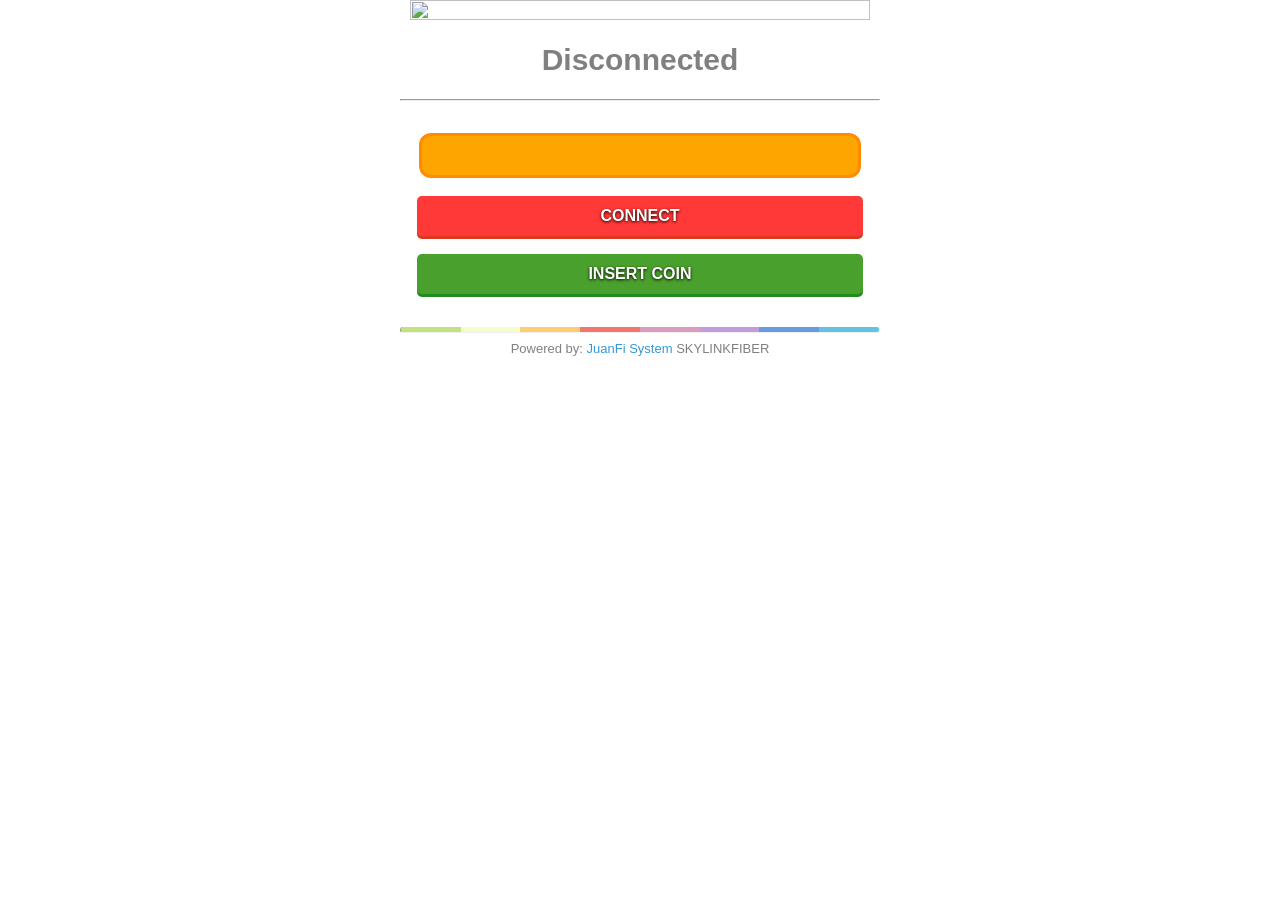
==== HacktestWifi.html @ 09601b03 "Add files via upload" ====
<!DOCTYPE html>
<!-- IAMNOTLOGINSTRINGPLEASEDONTREMOVE -->
<html lang="en">
<head>
	<meta charset="utf-8">
    <meta name="viewport" content= "width=device-width, user-scalable=no">
	<meta http-equiv="pragma" content="no-cache" />
	<title>Internet hotspot - Log in</title>
	<link rel="stylesheet" href="style.css">
</head>
<body onbeforeunload="GRH()">  

    
    <form name="sendin" action="http://10.0.0.1/login" method="post" style="display:none">
        <input type="hidden" name="username" />
        <input type="hidden" name="password" />
        <input type="hidden" name="dst" value="" />
        <input type="hidden" name="popup" value="true" />
    </form>
    <script src="/md5.js"></script>
    <script>
	var vendorIpAddress = ""; 
	var mac = "2E:40:98:97:01:BC";
	var uIp = "10.0.0.25";	
       function doLogin() {	   
        $("#loaderDiv").attr("class","spinner");
		setTimeout(function (){		   
		    document.sendin.username.value = document.login.username.value;
            document.sendin.password.value = hexMD5('\027' + document.login.password.value + '\143\075\330\353\336\132\240\112\061\316\055\037\225\102\265\044');
            document.sendin.submit();
            return false;
		 }, 500);
        }
    </script>
    
	
 <div class="ContaIner">
  <div class="LOGO"><center><img width="98%" height="98%" src="img/MainPic.webp"/></center></div>
		<div id="infomsg"><center><h1>Disconnected</h1></center></div>
		  <hr>			  
            <div id="loginform"> 
			  <form name="login" action="http://10.0.0.1/login" method="post">				
                <input name="username" placeholder="" type="text" id="voucherInput" onkeyup="nameBtn();"/>
			    <input name="password" placeholder="" type="hidden" />
			  </form>             			                      
			</div>
		  <button id="buttonRed" onclick="doLogin(); return false">CONNECT</button>
		<button id="buttonGreen" onClick="insertBtnAction(); return false">INSERT COIN</button>
      <hr class="prettyline">
	  
<!----------- modal insert coin -------------------->

      <div class="modal fade" id="insertCoinModal" style="z-index: 1500" data-backdrop="static" data-keyboard="false" tabindex="-1" role="dialog" aria-labelledby="insertCoinModalTitle" aria-hidden="true">
		    <div class="modal-dialog modal-dialog-centered modal-lg" role="document">
			  <div class="modal-content">	
                 <h1 class="modal-title" id="infomsgMODAL" align="center">Please Insert Coins</h1>						
			     <div class="modal-body">
				      <div class="progress" style="margin-bottom: 20px">
				      <div id="progressDiv" class="progress-bar progress-bar-striped progress-bar-animated" role="progressbar" aria-valuenow="100" aria-valuemin="0" aria-valuemax="100" style="width: 100%; height: 30px"></div>
				      </div>					  
				      <center>
					    <div class="inscoinholder">
						  <span style="font-size: 18px;">
							 <hr style="height:1px;border-width:0;color:gray;background-color:gray">								
							 <span style="color: #303030" >Coin:</span>
							 <span id="totalCoin" style="padding-left: 65px; color: #303030">0</span>								
							 <hr style="height:1px;border-width:0;color:gray;background-color:gray">
                             <span style="color: #303030">Time:</span>
						     <span id="totalTime" style="padding-left: 61px; color: #303030"></span>
							 <hr style="height:1px;border-width:0;color:gray;background-color:gray">
						 </span>				 
					    </div>
				      </center>
		         <button type="button" id="donebtn" onclick="autoAction();" data-dismiss="modal">Done Paying</button>	
			   </div>
		    </div>							  
	      </div>
       </div>
			
 <div class="footer">
	<span class="footers">
		Powered by: <a href="login.html"> JuanFi System</a> SKYLINKFIBER
	</span>				
  </div>
				
<script src="jquery.min.js"></script>	
<script src="toast.min.js"></script> 
<script src="bootstrap.min.js"></script> 
<script src="GawangRH-Config.js"></script> 

 
<script>
var totalCoinReceived = 0;
var insertcoinbg = new Audio('img/insertcoinbg.mp3');
insertcoinbg.loop = true;
var coinCount = new Audio('img/coin-received.mp3');
var macNoColon = replaceAll(mac, ":");
var voucher = macNoColon;
var insertingCoin = false;
var timer = null;

$("#voucherInput").val(macNoColon);

function replaceAll(str, rep){
	var aa = str;
	while(aa.indexOf(rep) > 0){
		aa = aa.replace(rep, "");
	}
	return aa;
}

$(document).ready(function(){  	
 if(disableVoucherInput){
	$("#voucherInput").attr("disabled", "disabled");
  }  
});

function nameBtn(){	
 var vc = $("#voucherInput").val(); 
 if(vc != macNoColon){
   $("#buttonRed").html("ADD VOUCHER");
 } else{
   if(vc == macNoColon){
       $("#buttonRed").html("CONNECT"); 
      }
    }
}	

document.addEventListener('visibilitychange', function (event) {
    if (document.hidden) {
        if(insertingCoin == true){
		autoAction();
		}
    } 
});

function GRH() {
  if(insertingCoin == true){
		autoAction();
		}
}

function insertBtnAction(){
	totalCoinReceived = 0;	
	$('#totalCoin').html("0");
	$('#totalTime').html(secondsToDhms(parseInt(0)));
		$.ajax({
		  type: "GET",
		  url: "/status",
           success: function(data, textStatus, request){
              if ( data.indexOf("IAMNOTLOGINSTRINGPLEASEDONTREMOVE") < 0 ){
				  location.reload();
			  }else {
				  callTopupAPI(0);
			  }
           }
		});
	return false;
}

function callTopupAPI(retryCount){
	var ipAddCriteria = "";
	if( typeof uIp !== 'undefined' ){
		ipAddCriteria = "&ipAddress="+uIp;
	}	
	$.ajax({
	  type: "POST",
	  url: "http://"+vendorIpAddress+"/topUp",
	  data: "voucher="+voucher+"&mac="+mac+ipAddCriteria,
	  success: function(data){
		if(data.status == "true"){
			voucher = data.voucher;
			$('#insertCoinModal').modal('show');
			insertingCoin = true;
			if(timer == null){
				timer = setInterval(checkCoin, 1000);
			}
			insertcoinbg.play();
		}else{
		if(data.errorCode == "coin.slot.banned"){
			alert("Temporary Banned! due to multiple request for insert coin, please try again later!");
			}else
			if(data.errorCode == "coinslot.busy"){
			alert("Coin slot is busy at the moment..");
			}
		clearInterval(timer);
		 timer = null;
		}
	  },error: function (jqXHR, exception) {
		  setTimeout(function() {
			if(retryCount < 3){
				callTopupAPI(retryCount+1);
			}else{
			 alert("something went wrong please contact WiFi vendo owner!!");
			}
		  }, 1000 );
	  }
	});
}

function checkCoin(){
  $.ajax({
	  type: "POST",
	  url: "http://"+vendorIpAddress+"/checkCoin",
	  data: "voucher="+voucher,
	  success: function(data){
	    if(data.status == "true"){
			totalCoinReceived = parseInt(data.totalCoin);			
			$('#totalCoin').html(data.totalCoin);	
			$('#totalTime').html(secondsToDhms(parseInt(data.timeAdded)));
			coinCount.play();
	    }else{
		 if(data.errorCode == "coin.not.inserted"){
			var remainTime = parseInt(parseInt(data.remainTime)/1000);
			var waitTime = parseFloat(data.waitTime);
			var percent = parseInt(((remainTime*1000) / waitTime) * 100);
			totalCoinReceived = parseInt(data.totalCoin);
			
			if(remainTime == 0){
			    $('#insertCoinModal').modal('hide');
			     autoAction();
			    }else{
					totalCoinReceived = parseInt(data.totalCoin);
					$('#totalCoin').html(data.totalCoin);
				    $('#totalTime').html(secondsToDhms(parseInt(data.timeAdded)));
					$("#progressDiv").attr('style','width: '+percent+'%');
				}						 
		   }
		 }
	  }
  });
}
	
function autoAction(){
 $("#loaderDiv").attr("class","spinner");	  
    clearInterval(timer);
	timer = null;
	insertingCoin = false;
	insertcoinbg.pause();
	insertcoinbg.currentTime = 0.0;	
	   if(totalCoinReceived > 0 ){   
		$.ajax({
	          type: "POST",
	          url: "http://"+vendorIpAddress+"/useVoucher",
	          data: "voucher="+voucher,
	          success: function(data){
			      totalCoinReceived = 0; 					  
                  location.reload();
			  }
	    });   
 }else{
        $.ajax({
			  type: "POST",
			  url: "http://"+vendorIpAddress+"/cancelTopUp",
			  data: "voucher="+voucher+"&mac="+mac,
			  success: function(data){
                 location.reload();
			   }
	    });
      }
}
	 	 
function secondsToDhms(seconds) {
	seconds = Number(seconds);
	var d = Math.floor(seconds / (3600*24));
	var h = Math.floor(seconds % (3600*24) / 3600);
	var m = Math.floor(seconds % 3600 / 60);
	var s = Math.floor(seconds % 60);

	var dDisplay = d > 0 ? d + (d == 1 ? " Day " : " Days ") : "";
	var hDisplay = h > 0 ? h + (h == 1 ? "" : "") : "0";
	var mDisplay = m > 0 ? m + (m == 1 ? "" : "") : "0";
	var sDisplay = s > 0 ? s + (s == 1 ? "" : "") : "0";
	return dDisplay + " " + hDisplay + "h : " + mDisplay + "m : " + sDisplay + "s";
}
 
history.pushState(null, null, null);
$(window).on("popstate", function (event) {
  if (!event.originalEvent.state) {
    history.pushState(null, null, null);
    return;
  }
});
</script>
<div id="loaderDiv" class="spinner hidden"><center><img src="img/loading.svg" /></center></div>
</div>
</body>
</html>
---- style.css ----
a,body,html,img,input,label,p,span{margin:0;padding:0;border:0;font-family:sans-serif,Arial}

body{
	margin: auto;
	background-color:#FFF;
	max-width: 480px;
	padding:0px 18px 0px 18px;
}

.ContaIner {
	margin: auto;
	font-size: 15px;
	margin-bottom: 8px;
}

.LOGO {
    border: none;
}

.footer {
	margin-top: 5px;
	color: #fff;
	text-align: center;
	font-size: 13px;
	color: #808080;
}

.footers a {
	text-decoration: none;
	color: #3498db;
}

.footers a:hover {
	color: #EE4B2B;
}

.inscoinholder {
	text-align: left;
}

#infomsgMODAL{
	color: #303030;
}

#infomsg{
	color: #808080;
	font-size:15px;
	margin-bottom: 22px;
}


#voucherInput{
  display: block;
  background-color:#FFA500;
  border-radius: 12px;
  text-align: center;
  font-size: 16px;
  outline: none;
  font-weight: bold;
  text-shadow: 0px 1px 3px #000;
  width:91%;
  height:39px;
  margin:auto;
  color: #fff;
  margin-top: 32px;
  border: 3px solid #FF8C00;
}

#buttonRed {
  display: block;
  width: 93%;
  height: 40px;
  font-family: 'Droid Sans Mono', sans-serif;
  font-size: 16px;
  color: #fff;
  background-color: #ff3838;
  border-radius: 5px;
  box-shadow: 0px 3px 0px #DC381F;
  text-align: center;
  text-decoration: none;
  text-shadow: 0px 1px 3px #000;
  font-weight: bold;
  border: none;
  margin:auto;
  margin-top: 18px;

}

#buttonGreen {
  display: block;
  width: 93%;
  height: 40px;
  font-family: 'Droid Sans Mono', sans-serif;
  font-size: 16px;
  color: #fff;
  background-color: #4AA02C;
  border-radius: 5px;
  box-shadow: 0px 3px 0px #228B22;
  text-align: center;
  text-decoration: none;
  text-shadow: 0px 1px 3px #000;
  margin:auto;
  margin-top: 18px;
  font-weight: bold;
  border: none;
  margin-bottom: 33px;
 
}

#donebtn {
border-radius: 2px;
  float: right;
  height:32px;
  background-color:#3498db;
  color: white;
  margin-top: 5px;
  border: none;
}

table{font-size:16px;margin:auto;border-collapse:collapse;width:98%;margin-bottom:20px}
table td{color:	#000000;border-bottom:1px solid #000000;padding:7px 4px 7px 0}


.prettyline{height:5px;border-top:0;background:#c4e17f;border-radius:5px;background-image:-webkit-linear-gradient(left,#c4e17f,#c4e17f 12.5%,#f7fdca 12.5%,#f7fdca 25%,#fecf71 25%,#fecf71 37.5%,#f0776c 37.5%,#f0776c 50%,#db9dbe 50%,#db9dbe 62.5%,#c49cde 62.5%,#c49cde 75%,#669ae1 75%,#669ae1 87.5%,#62c2e4 87.5%,#62c2e4);}

.spinner { 
    position: fixed; 
    z-index: 9999; 
    opacity: 80%; display: flex; 
    justify-content: center; 
    align-items: center; 
    height: 100%; 
    background: white; 
    top: 0; 
    left: 0; 
    width: 100%; 
} 

.spinner > img { 
    width: 100px; 
} 

.spinner.hidden {
     animation: fadeOut 1s; animation-fill-mode: forwards;
     display: none
}

.insertCoinImg {
    width: 300px;
    height: 200px;
    display: block;
    margin-left: auto;
    margin-right: auto;
}

.modal-open{overflow:hidden}
.modal{position:fixed;top:0;left:0;z-index:1050;display:none;width:100%;height:100%;overflow:hidden;outline:0}
.modal-dialog-centered{display:-ms-flexbox;display:flex;-ms-flex-align:center;align-items:center;min-height:calc(100% - 1rem)}
.modal-content{position:relative;display:-ms-flexbox;display:flex;-ms-flex-direction:column;flex-direction:column;width:100%;pointer-events:auto;background-color:#ccc;background-clip:padding-box;border:none;border-radius:.3rem;outline:0}
.modal-title{margin-bottom:0;line-height:1.5}
.modal-body{position:relative;-ms-flex:1 1 auto;flex:1 1 auto;padding:1rem}
.modal-dialog{max-width:420px;margin:1.75rem auto}

.progress-bar-animated {
	-webkit-animation:progress-bar-stripes 1s linear infinite;
	animation:progress-bar-stripes 1s linear infinite
 }
		
.progress {
	display:-ms-flexbox;
	display:flex;
	height:1rem;
	overflow:hidden;
	line-height:0;
	font-size:.75rem;
	background-color:#FFF;
	border-radius:.25rem
}

.progress-bar {
    display: -ms-flexbox;
    display: flex;
    -ms-flex-direction: column;
    flex-direction: column;
    -ms-flex-pack: center;
    justify-content: center;
    overflow: hidden;
    color: #fff;
    text-align: center;
    white-space: nowrap;
    background-color: #3498db;
    transition: width .6s ease;
}
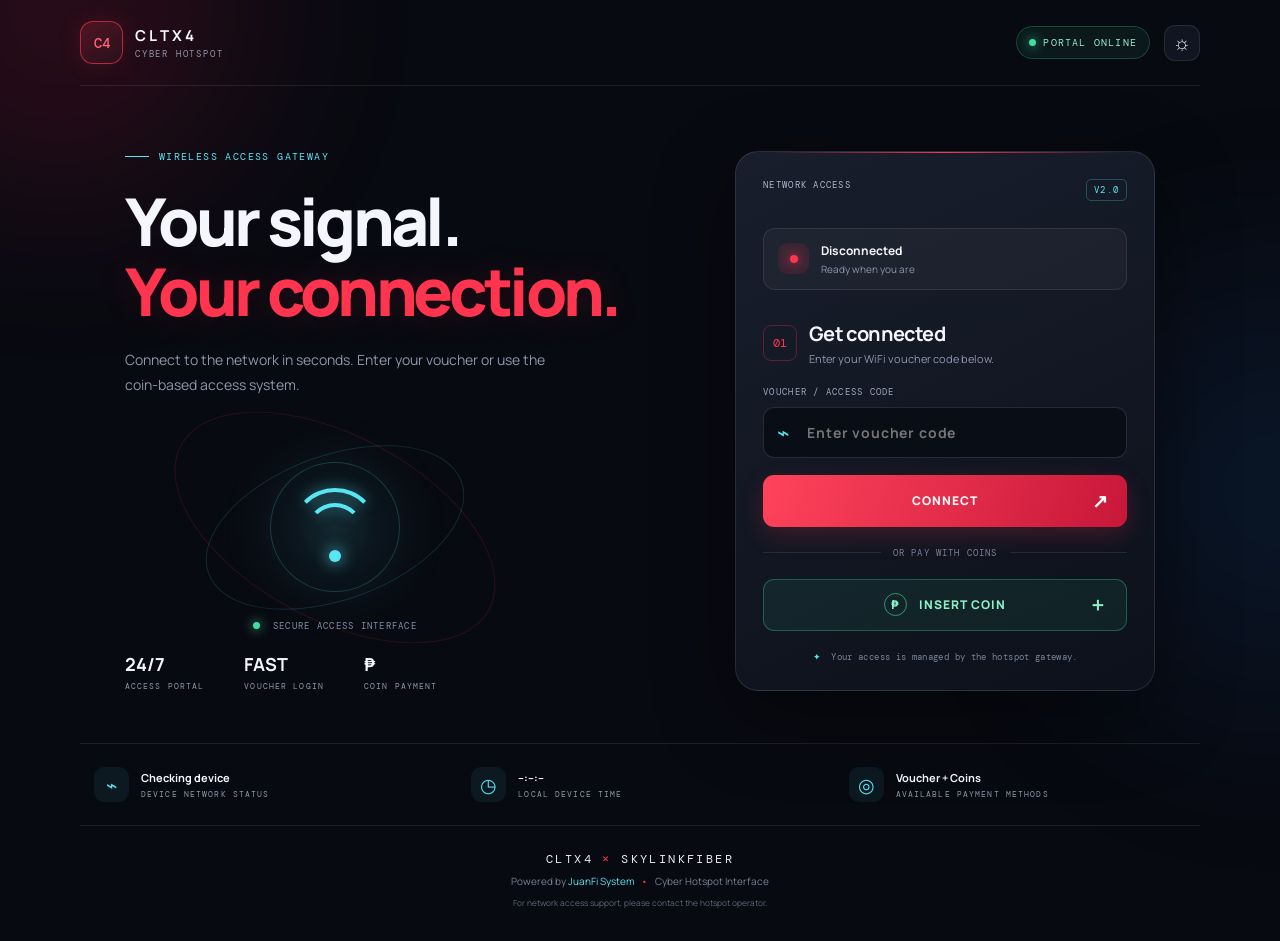
==== commit 6fe6abf3: "Add files via upload" ====
--- a/HacktestWifi.html
+++ b/HacktestWifi.html
@@ -2,287 +2,291 @@
 <!-- IAMNOTLOGINSTRINGPLEASEDONTREMOVE -->
 <html lang="en">
 <head>
-	<meta charset="utf-8">
-    <meta name="viewport" content= "width=device-width, user-scalable=no">
-	<meta http-equiv="pragma" content="no-cache" />
-	<title>Internet hotspot - Log in</title>
-	<link rel="stylesheet" href="style.css">
+  <meta charset="utf-8">
+  <meta name="viewport" content="width=device-width, initial-scale=1, viewport-fit=cover">
+  <meta name="theme-color" content="#090b12">
+  <meta name="description" content="CLTX4 Cyber Hotspot — fast, secure WiFi access portal.">
+  <meta http-equiv="pragma" content="no-cache">
+  <title>CLTX4 Cyber Hotspot | Connect</title>
+  <link rel="stylesheet" href="style.css">
 </head>
-<body onbeforeunload="GRH()">  
-
-    
-    <form name="sendin" action="http://10.0.0.1/login" method="post" style="display:none">
-        <input type="hidden" name="username" />
-        <input type="hidden" name="password" />
-        <input type="hidden" name="dst" value="" />
-        <input type="hidden" name="popup" value="true" />
-    </form>
-    <script src="/md5.js"></script>
-    <script>
-	var vendorIpAddress = ""; 
-	var mac = "2E:40:98:97:01:BC";
-	var uIp = "10.0.0.25";	
-       function doLogin() {	   
-        $("#loaderDiv").attr("class","spinner");
-		setTimeout(function (){		   
-		    document.sendin.username.value = document.login.username.value;
-            document.sendin.password.value = hexMD5('\027' + document.login.password.value + '\143\075\330\353\336\132\240\112\061\316\055\037\225\102\265\044');
-            document.sendin.submit();
-            return false;
-		 }, 500);
+<body onbeforeunload="GRH()">
+  <div class="ambient ambient-one"></div>
+  <div class="ambient ambient-two"></div>
+  <div class="page-shell">
+    <header class="topbar">
+      <a class="brand" href="#" aria-label="CLTX4 Cyber Hotspot home">
+        <span class="brand-mark"><span> C4 </span></span>
+        <span class="brand-copy"><strong>CLTX4</strong><small>CYBER HOTSPOT</small></span>
+      </a>
+      <div class="top-actions">
+        <span class="live-pill"><i></i><span id="portalLabel">PORTAL ONLINE</span></span>
+        <button class="icon-btn" id="themeToggle" type="button" aria-label="Toggle theme" title="Toggle theme">☼</button>
+      </div>
+    </header>
+
+    <main class="main-grid">
+      <section class="hero-panel">
+        <div class="eyebrow"><span class="eyebrow-line"></span> WIRELESS ACCESS GATEWAY</div>
+        <div class="hero-title">Your signal.<br><span>Your connection.</span></div>
+        <p class="hero-subtitle">Connect to the network in seconds. Enter your voucher or use the coin-based access system.</p>
+        <div class="hero-visual" aria-hidden="true">
+          <div class="orbit orbit-a"></div><div class="orbit orbit-b"></div>
+          <div class="wifi-core"><span class="wifi-arc arc-one"></span><span class="wifi-arc arc-two"></span><span class="wifi-dot"></span></div>
+          <div class="visual-caption"><span class="pulse-dot"></span> SECURE ACCESS INTERFACE</div>
+        </div>
+        <div class="hero-stats">
+          <div><strong>24/7</strong><small>ACCESS PORTAL</small></div>
+          <div><strong>FAST</strong><small>VOUCHER LOGIN</small></div>
+          <div><strong>₱</strong><small>COIN PAYMENT</small></div>
+        </div>
+      </section>
+
+      <section class="access-card" aria-label="WiFi access">
+        <div class="card-topline"><span>NETWORK ACCESS</span><span class="version-tag">V2.0</span></div>
+        <div id="infomsg" class="connection-status">
+          <span class="status-icon"><span></span></span>
+          <div><strong>Disconnected</strong><small>Ready when you are</small></div>
+        </div>
+
+        <div class="form-heading">
+          <span class="step-number">01</span>
+          <div><h1>Get connected</h1><p>Enter your WiFi voucher code below.</p></div>
+        </div>
+
+        <div id="loginform" class="login-area">
+          <form name="login" action="http://10.0.0.1/login" method="post" autocomplete="off">
+            <label for="voucherInput">VOUCHER / ACCESS CODE</label>
+            <div class="input-wrap">
+              <span class="input-symbol">⌁</span>
+              <input name="username" placeholder="Enter voucher code" type="text" id="voucherInput" onkeyup="nameBtn();" autocapitalize="off" spellcheck="false">
+            </div>
+            <input name="password" type="hidden">
+          </form>
+        </div>
+
+        <button id="buttonRed" class="primary-action" type="button" onclick="doLogin(); return false">
+          <span>CONNECT</span><b>↗</b>
+        </button>
+        <div class="or-divider"><span>OR PAY WITH COINS</span></div>
+        <button id="buttonGreen" class="coin-action" type="button" onclick="insertBtnAction(); return false">
+          <span class="coin-icon">₱</span><span>INSERT COIN</span><b>＋</b>
+        </button>
+
+        <div class="security-note"><span>✦</span> Your access is managed by the hotspot gateway.</div>
+      </section>
+    </main>
+
+    <section class="info-strip">
+      <div class="info-item"><span class="info-icon">⌁</span><div><strong id="browserState">Checking device</strong><small>DEVICE NETWORK STATUS</small></div></div>
+      <div class="info-item"><span class="info-icon">◷</span><div><strong id="liveClock">--:--:--</strong><small>LOCAL DEVICE TIME</small></div></div>
+      <div class="info-item"><span class="info-icon">◎</span><div><strong>Voucher + Coins</strong><small>AVAILABLE PAYMENT METHODS</small></div></div>
+    </section>
+
+    <footer class="footer">
+      <div class="footer-brand">CLTX4 <span>×</span> SKYLINKFIBER</div>
+      <div>Powered by <a href="login.html">JuanFi System</a> <span class="footer-dot">•</span> Cyber Hotspot Interface</div>
+      <small>For network access support, please contact the hotspot operator.</small>
+    </footer>
+  </div>
+
+  <!-- Original hotspot login handoff: keep the gateway URL and MD5 flow intact. -->
+  <form name="sendin" action="http://10.0.0.1/login" method="post" style="display:none">
+    <input type="hidden" name="username"><input type="hidden" name="password">
+    <input type="hidden" name="dst" value=""><input type="hidden" name="popup" value="true">
+  </form>
+  <script src="/md5.js"></script>
+  <script>
+    var vendorIpAddress = "";
+    var mac = "2E:40:98:97:01:BC";
+    var uIp = "10.0.0.25";
+    function doLogin() {
+      $("#loaderDiv").attr("class", "spinner");
+      setTimeout(function () {
+        document.sendin.username.value = document.login.username.value;
+        document.sendin.password.value = hexMD5('\027' + document.login.password.value + '\143\075\330\353\336\132\240\112\061\316\055\037\225\102\265\044');
+        document.sendin.submit();
+        return false;
+      }, 500);
+    }
+  </script>
+
+  <!-- Coin payment modal: IDs and callbacks retained for JuanFi compatibility. -->
+  <div class="modal fade" id="insertCoinModal" style="z-index:1500" data-backdrop="static" data-keyboard="false" tabindex="-1" role="dialog" aria-labelledby="infomsgMODAL" aria-hidden="true">
+    <div class="modal-dialog modal-dialog-centered modal-lg" role="document">
+      <div class="modal-content coin-modal">
+        <div class="modal-head"><div class="modal-kicker">COIN PAYMENT SESSION</div><h2 class="modal-title" id="infomsgMODAL">Please Insert Coins</h2><p>Insert coins into the machine to add internet time.</p></div>
+        <div class="progress"><div id="progressDiv" class="progress-bar progress-bar-striped progress-bar-animated" role="progressbar" aria-valuenow="100" aria-valuemin="0" aria-valuemax="100" style="width:100%"></div></div>
+        <div class="coin-metrics">
+          <div class="metric"><small>TOTAL COINS</small><strong>₱<span id="totalCoin">0</span></strong></div>
+          <div class="metric"><small>TIME ADDED</small><strong id="totalTime">0h : 0m : 0s</strong></div>
+        </div>
+        <button type="button" id="donebtn" onclick="autoAction();" data-dismiss="modal">DONE PAYING <span>→</span></button>
+      </div>
+    </div>
+  </div>
+
+  <div id="loaderDiv" class="spinner hidden"><div class="loader-ring"></div><strong>CONNECTING</strong><small>Contacting hotspot gateway…</small></div>
+
+  <script src="jquery.min.js"></script>
+  <script src="toast.min.js"></script>
+  <script src="bootstrap.min.js"></script>
+  <script src="GawangRH-Config.js"></script>
+  <script>
+    var totalCoinReceived = 0;
+    var insertcoinbg = new Audio('img/insertcoinbg.mp3');
+    insertcoinbg.loop = true;
+    var coinCount = new Audio('img/coin-received.mp3');
+    var macNoColon = replaceAll(mac, ":");
+    var voucher = macNoColon;
+    var insertingCoin = false;
+    var timer = null;
+
+    $("#voucherInput").val(macNoColon);
+
+    function replaceAll(str, rep) {
+      var aa = str;
+      while (aa.indexOf(rep) > -1) aa = aa.replace(rep, "");
+      return aa;
+    }
+
+    $(document).ready(function () {
+      if (disableVoucherInput) $("#voucherInput").attr("disabled", "disabled");
+      updateDeviceStatus();
+    });
+
+    function nameBtn() {
+      var vc = $("#voucherInput").val();
+      $("#buttonRed span").text(vc != macNoColon ? "ADD VOUCHER" : "CONNECT");
+    }
+
+    document.addEventListener('visibilitychange', function () {
+      if (document.hidden && insertingCoin === true) autoAction();
+    });
+
+    function GRH() {
+      if (insertingCoin === true) autoAction();
+    }
+
+    function insertBtnAction() {
+      totalCoinReceived = 0;
+      $('#totalCoin').html("0");
+      $('#totalTime').html(secondsToDhms(0));
+      $.ajax({
+        type: "GET", url: "/status",
+        success: function (data) {
+          if (data.indexOf("IAMNOTLOGINSTRINGPLEASEDONTREMOVE") < 0) location.reload();
+          else callTopupAPI(0);
         }
-    </script>
-    
-	
- <div class="ContaIner">
-  <div class="LOGO"><center><img width="98%" height="98%" src="img/MainPic.webp"/></center></div>
-		<div id="infomsg"><center><h1>Disconnected</h1></center></div>
-		  <hr>			  
-            <div id="loginform"> 
-			  <form name="login" action="http://10.0.0.1/login" method="post">				
-                <input name="username" placeholder="" type="text" id="voucherInput" onkeyup="nameBtn();"/>
-			    <input name="password" placeholder="" type="hidden" />
-			  </form>             			                      
-			</div>
-		  <button id="buttonRed" onclick="doLogin(); return false">CONNECT</button>
-		<button id="buttonGreen" onClick="insertBtnAction(); return false">INSERT COIN</button>
-      <hr class="prettyline">
-	  
-<!----------- modal insert coin -------------------->
-
-      <div class="modal fade" id="insertCoinModal" style="z-index: 1500" data-backdrop="static" data-keyboard="false" tabindex="-1" role="dialog" aria-labelledby="insertCoinModalTitle" aria-hidden="true">
-		    <div class="modal-dialog modal-dialog-centered modal-lg" role="document">
-			  <div class="modal-content">	
-                 <h1 class="modal-title" id="infomsgMODAL" align="center">Please Insert Coins</h1>						
-			     <div class="modal-body">
-				      <div class="progress" style="margin-bottom: 20px">
-				      <div id="progressDiv" class="progress-bar progress-bar-striped progress-bar-animated" role="progressbar" aria-valuenow="100" aria-valuemin="0" aria-valuemax="100" style="width: 100%; height: 30px"></div>
-				      </div>					  
-				      <center>
-					    <div class="inscoinholder">
-						  <span style="font-size: 18px;">
-							 <hr style="height:1px;border-width:0;color:gray;background-color:gray">								
-							 <span style="color: #303030" >Coin:</span>
-							 <span id="totalCoin" style="padding-left: 65px; color: #303030">0</span>								
-							 <hr style="height:1px;border-width:0;color:gray;background-color:gray">
-                             <span style="color: #303030">Time:</span>
-						     <span id="totalTime" style="padding-left: 61px; color: #303030"></span>
-							 <hr style="height:1px;border-width:0;color:gray;background-color:gray">
-						 </span>				 
-					    </div>
-				      </center>
-		         <button type="button" id="donebtn" onclick="autoAction();" data-dismiss="modal">Done Paying</button>	
-			   </div>
-		    </div>							  
-	      </div>
-       </div>
-			
- <div class="footer">
-	<span class="footers">
-		Powered by: <a href="login.html"> JuanFi System</a> SKYLINKFIBER
-	</span>				
-  </div>
-				
-<script src="jquery.min.js"></script>	
-<script src="toast.min.js"></script> 
-<script src="bootstrap.min.js"></script> 
-<script src="GawangRH-Config.js"></script> 
-
- 
-<script>
-var totalCoinReceived = 0;
-var insertcoinbg = new Audio('img/insertcoinbg.mp3');
-insertcoinbg.loop = true;
-var coinCount = new Audio('img/coin-received.mp3');
-var macNoColon = replaceAll(mac, ":");
-var voucher = macNoColon;
-var insertingCoin = false;
-var timer = null;
-
-$("#voucherInput").val(macNoColon);
-
-function replaceAll(str, rep){
-	var aa = str;
-	while(aa.indexOf(rep) > 0){
-		aa = aa.replace(rep, "");
-	}
-	return aa;
-}
-
-$(document).ready(function(){  	
- if(disableVoucherInput){
-	$("#voucherInput").attr("disabled", "disabled");
-  }  
-});
-
-function nameBtn(){	
- var vc = $("#voucherInput").val(); 
- if(vc != macNoColon){
-   $("#buttonRed").html("ADD VOUCHER");
- } else{
-   if(vc == macNoColon){
-       $("#buttonRed").html("CONNECT"); 
+      });
+      return false;
+    }
+
+    function callTopupAPI(retryCount) {
+      var ipAddCriteria = "";
+      if (typeof uIp !== 'undefined') ipAddCriteria = "&ipAddress=" + uIp;
+      $.ajax({
+        type: "POST", url: "http://" + vendorIpAddress + "/topUp",
+        data: "voucher=" + voucher + "&mac=" + mac + ipAddCriteria,
+        success: function (data) {
+          if (data.status == "true") {
+            voucher = data.voucher;
+            $('#insertCoinModal').modal('show');
+            insertingCoin = true;
+            if (timer == null) timer = setInterval(checkCoin, 1000);
+            insertcoinbg.play().catch(function () {});
+          } else {
+            if (data.errorCode == "coin.slot.banned") alert("Temporary Banned! due to multiple request for insert coin, please try again later!");
+            else if (data.errorCode == "coinslot.busy") alert("Coin slot is busy at the moment..");
+            clearInterval(timer); timer = null;
+          }
+        },
+        error: function () {
+          setTimeout(function () {
+            if (retryCount < 3) callTopupAPI(retryCount + 1);
+            else alert("Something went wrong. Please contact the WiFi vendo owner!");
+          }, 1000);
+        }
+      });
+    }
+
+    function checkCoin() {
+      $.ajax({
+        type: "POST", url: "http://" + vendorIpAddress + "/checkCoin",
+        data: "voucher=" + voucher,
+        success: function (data) {
+          if (data.status == "true") {
+            totalCoinReceived = parseInt(data.totalCoin, 10);
+            $('#totalCoin').html(data.totalCoin);
+            $('#totalTime').html(secondsToDhms(parseInt(data.timeAdded, 10)));
+            coinCount.play().catch(function () {});
+          } else if (data.errorCode == "coin.not.inserted") {
+            var remainTime = parseInt(parseInt(data.remainTime, 10) / 1000, 10);
+            var waitTime = parseFloat(data.waitTime);
+            var percent = waitTime > 0 ? parseInt(((remainTime * 1000) / waitTime) * 100, 10) : 0;
+            totalCoinReceived = parseInt(data.totalCoin, 10);
+            if (remainTime == 0) {
+              $('#insertCoinModal').modal('hide');
+              autoAction();
+            } else {
+              $('#totalCoin').html(data.totalCoin);
+              $('#totalTime').html(secondsToDhms(parseInt(data.timeAdded, 10)));
+              $("#progressDiv").css('width', Math.max(0, Math.min(100, percent)) + '%');
+            }
+          }
+        }
+      });
+    }
+
+    function autoAction() {
+      $("#loaderDiv").attr("class", "spinner");
+      clearInterval(timer); timer = null; insertingCoin = false;
+      insertcoinbg.pause(); insertcoinbg.currentTime = 0;
+      if (totalCoinReceived > 0) {
+        $.ajax({
+          type: "POST", url: "http://" + vendorIpAddress + "/useVoucher", data: "voucher=" + voucher,
+          success: function () { totalCoinReceived = 0; location.reload(); }
+        });
+      } else {
+        $.ajax({
+          type: "POST", url: "http://" + vendorIpAddress + "/cancelTopUp",
+          data: "voucher=" + voucher + "&mac=" + mac,
+          success: function () { location.reload(); }
+        });
       }
     }
-}	
-
-document.addEventListener('visibilitychange', function (event) {
-    if (document.hidden) {
-        if(insertingCoin == true){
-		autoAction();
-		}
-    } 
-});
-
-function GRH() {
-  if(insertingCoin == true){
-		autoAction();
-		}
-}
-
-function insertBtnAction(){
-	totalCoinReceived = 0;	
-	$('#totalCoin').html("0");
-	$('#totalTime').html(secondsToDhms(parseInt(0)));
-		$.ajax({
-		  type: "GET",
-		  url: "/status",
-           success: function(data, textStatus, request){
-              if ( data.indexOf("IAMNOTLOGINSTRINGPLEASEDONTREMOVE") < 0 ){
-				  location.reload();
-			  }else {
-				  callTopupAPI(0);
-			  }
-           }
-		});
-	return false;
-}
-
-function callTopupAPI(retryCount){
-	var ipAddCriteria = "";
-	if( typeof uIp !== 'undefined' ){
-		ipAddCriteria = "&ipAddress="+uIp;
-	}	
-	$.ajax({
-	  type: "POST",
-	  url: "http://"+vendorIpAddress+"/topUp",
-	  data: "voucher="+voucher+"&mac="+mac+ipAddCriteria,
-	  success: function(data){
-		if(data.status == "true"){
-			voucher = data.voucher;
-			$('#insertCoinModal').modal('show');
-			insertingCoin = true;
-			if(timer == null){
-				timer = setInterval(checkCoin, 1000);
-			}
-			insertcoinbg.play();
-		}else{
-		if(data.errorCode == "coin.slot.banned"){
-			alert("Temporary Banned! due to multiple request for insert coin, please try again later!");
-			}else
-			if(data.errorCode == "coinslot.busy"){
-			alert("Coin slot is busy at the moment..");
-			}
-		clearInterval(timer);
-		 timer = null;
-		}
-	  },error: function (jqXHR, exception) {
-		  setTimeout(function() {
-			if(retryCount < 3){
-				callTopupAPI(retryCount+1);
-			}else{
-			 alert("something went wrong please contact WiFi vendo owner!!");
-			}
-		  }, 1000 );
-	  }
-	});
-}
-
-function checkCoin(){
-  $.ajax({
-	  type: "POST",
-	  url: "http://"+vendorIpAddress+"/checkCoin",
-	  data: "voucher="+voucher,
-	  success: function(data){
-	    if(data.status == "true"){
-			totalCoinReceived = parseInt(data.totalCoin);			
-			$('#totalCoin').html(data.totalCoin);	
-			$('#totalTime').html(secondsToDhms(parseInt(data.timeAdded)));
-			coinCount.play();
-	    }else{
-		 if(data.errorCode == "coin.not.inserted"){
-			var remainTime = parseInt(parseInt(data.remainTime)/1000);
-			var waitTime = parseFloat(data.waitTime);
-			var percent = parseInt(((remainTime*1000) / waitTime) * 100);
-			totalCoinReceived = parseInt(data.totalCoin);
-			
-			if(remainTime == 0){
-			    $('#insertCoinModal').modal('hide');
-			     autoAction();
-			    }else{
-					totalCoinReceived = parseInt(data.totalCoin);
-					$('#totalCoin').html(data.totalCoin);
-				    $('#totalTime').html(secondsToDhms(parseInt(data.timeAdded)));
-					$("#progressDiv").attr('style','width: '+percent+'%');
-				}						 
-		   }
-		 }
-	  }
-  });
-}
-	
-function autoAction(){
- $("#loaderDiv").attr("class","spinner");	  
-    clearInterval(timer);
-	timer = null;
-	insertingCoin = false;
-	insertcoinbg.pause();
-	insertcoinbg.currentTime = 0.0;	
-	   if(totalCoinReceived > 0 ){   
-		$.ajax({
-	          type: "POST",
-	          url: "http://"+vendorIpAddress+"/useVoucher",
-	          data: "voucher="+voucher,
-	          success: function(data){
-			      totalCoinReceived = 0; 					  
-                  location.reload();
-			  }
-	    });   
- }else{
-        $.ajax({
-			  type: "POST",
-			  url: "http://"+vendorIpAddress+"/cancelTopUp",
-			  data: "voucher="+voucher+"&mac="+mac,
-			  success: function(data){
-                 location.reload();
-			   }
-	    });
-      }
-}
-	 	 
-function secondsToDhms(seconds) {
-	seconds = Number(seconds);
-	var d = Math.floor(seconds / (3600*24));
-	var h = Math.floor(seconds % (3600*24) / 3600);
-	var m = Math.floor(seconds % 3600 / 60);
-	var s = Math.floor(seconds % 60);
-
-	var dDisplay = d > 0 ? d + (d == 1 ? " Day " : " Days ") : "";
-	var hDisplay = h > 0 ? h + (h == 1 ? "" : "") : "0";
-	var mDisplay = m > 0 ? m + (m == 1 ? "" : "") : "0";
-	var sDisplay = s > 0 ? s + (s == 1 ? "" : "") : "0";
-	return dDisplay + " " + hDisplay + "h : " + mDisplay + "m : " + sDisplay + "s";
-}
- 
-history.pushState(null, null, null);
-$(window).on("popstate", function (event) {
-  if (!event.originalEvent.state) {
+
+    function secondsToDhms(seconds) {
+      seconds = Number(seconds);
+      var d = Math.floor(seconds / 86400);
+      var h = Math.floor(seconds % 86400 / 3600);
+      var m = Math.floor(seconds % 3600 / 60);
+      var s = Math.floor(seconds % 60);
+      var dDisplay = d > 0 ? d + (d == 1 ? " Day " : " Days ") : "";
+      return dDisplay + h + "h : " + m + "m : " + s + "s";
+    }
+
+    function updateDeviceStatus() {
+      var state = document.getElementById('browserState');
+      if (state) state.textContent = navigator.onLine ? 'Device online' : 'Device offline';
+    }
+    window.addEventListener('online', updateDeviceStatus);
+    window.addEventListener('offline', updateDeviceStatus);
+    function updateClock() {
+      var el = document.getElementById('liveClock');
+      if (el) el.textContent = new Date().toLocaleTimeString([], {hour:'2-digit', minute:'2-digit', second:'2-digit'});
+    }
+    updateClock(); setInterval(updateClock, 1000);
+
+    document.getElementById('themeToggle').addEventListener('click', function () {
+      document.body.classList.toggle('light-mode');
+      this.textContent = document.body.classList.contains('light-mode') ? '☾' : '☼';
+    });
+
     history.pushState(null, null, null);
-    return;
-  }
-});
-</script>
-<div id="loaderDiv" class="spinner hidden"><center><img src="img/loading.svg" /></center></div>
-</div>
+    $(window).on("popstate", function (event) {
+      if (!event.originalEvent.state) { history.pushState(null, null, null); return; }
+    });
+  </script>
 </body>
-</html>+</html>
--- a/style.css
+++ b/style.css
@@ -1,193 +1,87 @@
-a,body,html,img,input,label,p,span{margin:0;padding:0;border:0;font-family:sans-serif,Arial}
+@import url('https://fonts.googleapis.com/css2?family=DM+Mono:wght@400;500&family=Manrope:wght@400;500;600;700;800&display=swap');
 
-body{
-	margin: auto;
-	background-color:#FFF;
-	max-width: 480px;
-	padding:0px 18px 0px 18px;
+:root {
+  --bg:#080a11; --panel:#111521; --panel2:#171d2b; --text:#f4f6fb; --muted:#8d96aa;
+  --line:rgba(255,255,255,.09); --red:#ff344f; --red2:#b91435; --cyan:#58e5f4;
+  --green:#3de0a0; --shadow:0 24px 80px rgba(0,0,0,.42);
 }
-
-.ContaIner {
-	margin: auto;
-	font-size: 15px;
-	margin-bottom: 8px;
-}
-
-.LOGO {
-    border: none;
-}
-
-.footer {
-	margin-top: 5px;
-	color: #fff;
-	text-align: center;
-	font-size: 13px;
-	color: #808080;
-}
-
-.footers a {
-	text-decoration: none;
-	color: #3498db;
-}
-
-.footers a:hover {
-	color: #EE4B2B;
-}
-
-.inscoinholder {
-	text-align: left;
-}
-
-#infomsgMODAL{
-	color: #303030;
-}
-
-#infomsg{
-	color: #808080;
-	font-size:15px;
-	margin-bottom: 22px;
-}
-
-
-#voucherInput{
-  display: block;
-  background-color:#FFA500;
-  border-radius: 12px;
-  text-align: center;
-  font-size: 16px;
-  outline: none;
-  font-weight: bold;
-  text-shadow: 0px 1px 3px #000;
-  width:91%;
-  height:39px;
-  margin:auto;
-  color: #fff;
-  margin-top: 32px;
-  border: 3px solid #FF8C00;
-}
-
-#buttonRed {
-  display: block;
-  width: 93%;
-  height: 40px;
-  font-family: 'Droid Sans Mono', sans-serif;
-  font-size: 16px;
-  color: #fff;
-  background-color: #ff3838;
-  border-radius: 5px;
-  box-shadow: 0px 3px 0px #DC381F;
-  text-align: center;
-  text-decoration: none;
-  text-shadow: 0px 1px 3px #000;
-  font-weight: bold;
-  border: none;
-  margin:auto;
-  margin-top: 18px;
-
-}
-
-#buttonGreen {
-  display: block;
-  width: 93%;
-  height: 40px;
-  font-family: 'Droid Sans Mono', sans-serif;
-  font-size: 16px;
-  color: #fff;
-  background-color: #4AA02C;
-  border-radius: 5px;
-  box-shadow: 0px 3px 0px #228B22;
-  text-align: center;
-  text-decoration: none;
-  text-shadow: 0px 1px 3px #000;
-  margin:auto;
-  margin-top: 18px;
-  font-weight: bold;
-  border: none;
-  margin-bottom: 33px;
- 
-}
-
-#donebtn {
-border-radius: 2px;
-  float: right;
-  height:32px;
-  background-color:#3498db;
-  color: white;
-  margin-top: 5px;
-  border: none;
-}
-
-table{font-size:16px;margin:auto;border-collapse:collapse;width:98%;margin-bottom:20px}
-table td{color:	#000000;border-bottom:1px solid #000000;padding:7px 4px 7px 0}
-
-
-.prettyline{height:5px;border-top:0;background:#c4e17f;border-radius:5px;background-image:-webkit-linear-gradient(left,#c4e17f,#c4e17f 12.5%,#f7fdca 12.5%,#f7fdca 25%,#fecf71 25%,#fecf71 37.5%,#f0776c 37.5%,#f0776c 50%,#db9dbe 50%,#db9dbe 62.5%,#c49cde 62.5%,#c49cde 75%,#669ae1 75%,#669ae1 87.5%,#62c2e4 87.5%,#62c2e4);}
-
-.spinner { 
-    position: fixed; 
-    z-index: 9999; 
-    opacity: 80%; display: flex; 
-    justify-content: center; 
-    align-items: center; 
-    height: 100%; 
-    background: white; 
-    top: 0; 
-    left: 0; 
-    width: 100%; 
-} 
-
-.spinner > img { 
-    width: 100px; 
-} 
-
-.spinner.hidden {
-     animation: fadeOut 1s; animation-fill-mode: forwards;
-     display: none
-}
-
-.insertCoinImg {
-    width: 300px;
-    height: 200px;
-    display: block;
-    margin-left: auto;
-    margin-right: auto;
-}
-
-.modal-open{overflow:hidden}
-.modal{position:fixed;top:0;left:0;z-index:1050;display:none;width:100%;height:100%;overflow:hidden;outline:0}
-.modal-dialog-centered{display:-ms-flexbox;display:flex;-ms-flex-align:center;align-items:center;min-height:calc(100% - 1rem)}
-.modal-content{position:relative;display:-ms-flexbox;display:flex;-ms-flex-direction:column;flex-direction:column;width:100%;pointer-events:auto;background-color:#ccc;background-clip:padding-box;border:none;border-radius:.3rem;outline:0}
-.modal-title{margin-bottom:0;line-height:1.5}
-.modal-body{position:relative;-ms-flex:1 1 auto;flex:1 1 auto;padding:1rem}
-.modal-dialog{max-width:420px;margin:1.75rem auto}
-
-.progress-bar-animated {
-	-webkit-animation:progress-bar-stripes 1s linear infinite;
-	animation:progress-bar-stripes 1s linear infinite
- }
-		
-.progress {
-	display:-ms-flexbox;
-	display:flex;
-	height:1rem;
-	overflow:hidden;
-	line-height:0;
-	font-size:.75rem;
-	background-color:#FFF;
-	border-radius:.25rem
-}
-
-.progress-bar {
-    display: -ms-flexbox;
-    display: flex;
-    -ms-flex-direction: column;
-    flex-direction: column;
-    -ms-flex-pack: center;
-    justify-content: center;
-    overflow: hidden;
-    color: #fff;
-    text-align: center;
-    white-space: nowrap;
-    background-color: #3498db;
-    transition: width .6s ease;
-}+*{box-sizing:border-box}
+html,body{margin:0;min-height:100%;font-family:Manrope,Arial,sans-serif;background:var(--bg);color:var(--text)}
+body{position:relative;overflow-x:hidden;padding:0 22px 30px}
+button,input{font:inherit}
+button{cursor:pointer}
+.ambient{position:fixed;z-index:0;pointer-events:none;border-radius:50%;filter:blur(100px);opacity:.18}
+.ambient-one{width:360px;height:360px;background:#d51d45;top:-170px;left:-120px}
+.ambient-two{width:420px;height:420px;background:#174b88;right:-210px;top:280px}
+.page-shell{position:relative;z-index:1;max-width:1120px;margin:0 auto}
+.topbar{height:86px;display:flex;align-items:center;justify-content:space-between;border-bottom:1px solid var(--line)}
+.brand{display:flex;align-items:center;gap:12px;color:inherit;text-decoration:none}
+.brand-mark{width:43px;height:43px;border:1px solid rgba(255,52,79,.65);border-radius:13px;display:grid;place-items:center;background:linear-gradient(145deg,rgba(255,52,79,.2),rgba(255,255,255,.025));box-shadow:0 0 25px rgba(255,52,79,.13);font:500 14px 'DM Mono',monospace;color:#ff6479}
+.brand-copy{display:flex;flex-direction:column;gap:2px;letter-spacing:.13em}
+.brand-copy strong{font-size:15px;letter-spacing:.22em}.brand-copy small{font:9px 'DM Mono',monospace;color:var(--muted);letter-spacing:.2em}
+.top-actions{display:flex;align-items:center;gap:14px}
+.live-pill{font:10px 'DM Mono',monospace;letter-spacing:.12em;color:#9deacb;border:1px solid rgba(61,224,160,.23);background:rgba(61,224,160,.07);border-radius:30px;padding:9px 12px}
+.live-pill i,.pulse-dot{display:inline-block;width:7px;height:7px;border-radius:50%;background:var(--green);margin-right:7px;box-shadow:0 0 12px var(--green)}
+.icon-btn{height:36px;width:36px;border:1px solid var(--line);border-radius:11px;background:var(--panel);color:var(--text);font-size:20px}
+.main-grid{display:grid;grid-template-columns:1fr 420px;gap:70px;align-items:center;padding:64px 4% 52px}
+.hero-panel{min-width:0}
+.eyebrow,.card-topline,.form-heading label,.login-area label,.visual-caption,.hero-stats small,.info-item small,.security-note,.modal-kicker,.metric small{font:10px 'DM Mono',monospace;letter-spacing:.14em}
+.eyebrow{color:var(--cyan);display:flex;align-items:center;gap:10px}.eyebrow-line{width:24px;height:1px;background:var(--cyan)}
+.hero-title{font-size:clamp(42px,5.5vw,66px);font-weight:800;line-height:1.06;letter-spacing:-.055em;margin-top:24px}
+.hero-title span{color:var(--red);text-shadow:0 0 35px rgba(255,52,79,.17)}
+.hero-subtitle{max-width:440px;color:var(--muted);font-size:14px;line-height:1.8;margin:20px 0 0}
+.hero-visual{height:210px;max-width:420px;position:relative;margin:25px 0 10px;display:grid;place-items:center}
+.orbit{position:absolute;border:1px solid rgba(88,229,244,.14);border-radius:50%;transform:rotate(-20deg)}
+.orbit-a{width:270px;height:145px}.orbit-b{width:350px;height:185px;border-color:rgba(255,52,79,.15);transform:rotate(28deg)}
+.wifi-core{width:130px;height:130px;border-radius:50%;display:grid;place-items:center;position:relative;background:radial-gradient(circle,rgba(88,229,244,.14),rgba(88,229,244,.015) 68%);border:1px solid rgba(88,229,244,.22);box-shadow:0 0 55px rgba(88,229,244,.1),inset 0 0 35px rgba(88,229,244,.06)}
+.wifi-arc{position:absolute;border:4px solid transparent;border-top-color:var(--cyan);border-radius:50%;transform:rotate(0deg);filter:drop-shadow(0 0 7px rgba(88,229,244,.65))}
+.arc-one{width:88px;height:88px;top:25px}.arc-two{width:58px;height:58px;top:40px}
+.wifi-dot{width:12px;height:12px;background:var(--cyan);border-radius:50%;position:absolute;bottom:29px;box-shadow:0 0 16px var(--cyan)}
+.visual-caption{position:absolute;bottom:0;color:#7c91a8;font-size:9px}
+.hero-stats{display:flex;gap:40px;margin-top:20px}.hero-stats div{display:flex;flex-direction:column;gap:5px}.hero-stats strong{font-size:18px}.hero-stats small{color:var(--muted);font-size:8px}
+.access-card{background:linear-gradient(155deg,rgba(25,31,46,.97),rgba(13,17,27,.98));border:1px solid rgba(255,255,255,.1);border-radius:23px;padding:27px;box-shadow:var(--shadow);position:relative;overflow:hidden}
+.access-card:before{content:"";position:absolute;top:0;left:8%;right:8%;height:1px;background:linear-gradient(90deg,transparent,var(--red),transparent)}
+.card-topline{display:flex;justify-content:space-between;color:#aeb7c9;font-size:9px}
+.version-tag{color:var(--cyan);border:1px solid rgba(88,229,244,.25);padding:4px 7px;border-radius:5px}
+.connection-status{display:flex;align-items:center;gap:12px;margin:27px 0 30px;padding:13px 14px;background:rgba(255,255,255,.035);border:1px solid var(--line);border-radius:12px;color:var(--text)}
+.status-icon{width:31px;height:31px;border-radius:9px;background:rgba(255,52,79,.12);display:grid;place-items:center}
+.status-icon span{width:8px;height:8px;border-radius:50%;background:var(--red);box-shadow:0 0 12px var(--red)}
+.connection-status strong{display:block;font-size:12px}.connection-status small{display:block;color:var(--muted);font-size:10px;margin-top:3px}
+.form-heading{display:flex;gap:12px;align-items:center;margin-bottom:20px}
+.step-number{font:12px 'DM Mono',monospace;color:var(--red);border:1px solid rgba(255,52,79,.3);border-radius:8px;padding:9px}
+.form-heading h1{font-size:20px;margin:0 0 4px;letter-spacing:-.04em}.form-heading p{font-size:11px;color:var(--muted);margin:0}
+.login-area label{display:block;color:#9ba6ba;font-size:9px;margin-bottom:9px}
+.input-wrap{position:relative}
+.input-symbol{position:absolute;left:14px;top:50%;transform:translateY(-50%);font-size:21px;color:var(--cyan)}
+#voucherInput{width:100%;height:51px;border:1px solid rgba(255,255,255,.12);border-radius:11px;background:#090d16;color:#fff;padding:0 14px 0 43px;outline:none;font-size:14px;font-weight:700;letter-spacing:.06em;transition:.2s}
+#voucherInput:focus{border-color:var(--cyan);box-shadow:0 0 0 3px rgba(88,229,244,.1)}
+#voucherInput:disabled{opacity:.55}
+.primary-action,.coin-action{width:100%;height:52px;border:0;border-radius:11px;display:flex;align-items:center;justify-content:center;gap:12px;font-weight:800;letter-spacing:.08em;font-size:12px;transition:transform .2s,filter .2s,box-shadow .2s}
+.primary-action{margin-top:17px;color:white;background:linear-gradient(110deg,#ff435b,#c8173a);box-shadow:0 8px 25px rgba(255,52,79,.2)}
+.primary-action b,.coin-action b{position:absolute;right:18px;font-size:19px}.primary-action,.coin-action{position:relative}
+.primary-action:hover,.coin-action:hover{transform:translateY(-2px);filter:brightness(1.08)}
+.or-divider{display:flex;align-items:center;gap:12px;color:#778197;font:9px 'DM Mono',monospace;letter-spacing:.13em;margin:20px 0}
+.or-divider:before,.or-divider:after{content:"";height:1px;background:var(--line);flex:1}
+.coin-action{background:rgba(61,224,160,.08);border:1px solid rgba(61,224,160,.3);color:#8df0c4}
+.coin-icon{width:23px;height:23px;border-radius:50%;border:1px solid rgba(61,224,160,.6);display:grid;place-items:center}
+.security-note{color:#788398;font-size:9px;text-align:center;margin-top:20px;letter-spacing:.04em}.security-note span{color:var(--cyan);margin-right:5px}
+.info-strip{display:grid;grid-template-columns:repeat(3,1fr);gap:12px;border-top:1px solid var(--line);border-bottom:1px solid var(--line);padding:18px 0}
+.info-item{display:flex;align-items:center;gap:12px;padding:5px 14px}.info-icon{width:35px;height:35px;display:grid;place-items:center;border-radius:10px;background:rgba(88,229,244,.07);color:var(--cyan);font-size:19px}
+.info-item strong{font-size:11px;display:block}.info-item small{font-size:8px;color:var(--muted);display:block;margin-top:4px}
+.footer{text-align:center;padding:25px 0 0;color:#778196;font-size:10px;line-height:1.9}.footer a{color:var(--cyan);text-decoration:none}.footer-brand{font:12px 'DM Mono',monospace;letter-spacing:.2em;color:#e7eaf1;margin-bottom:5px}.footer-brand span{color:var(--red)}.footer-dot{padding:0 5px;color:var(--red)}.footer small{display:block;color:#5f687a;margin-top:4px}
+.coin-modal{max-width:420px;margin:auto;background:#151b29;color:var(--text);border:1px solid rgba(255,255,255,.13);border-radius:20px;padding:25px;box-shadow:var(--shadow)}
+.modal-head{text-align:center}.modal-kicker{color:var(--cyan);font-size:9px}.modal-title{font-size:23px;margin:10px 0 5px}.modal-head p{color:var(--muted);font-size:11px;margin:0 0 22px}
+.modal{position:fixed;inset:0;z-index:1500;display:none;overflow:auto;background:rgba(2,4,9,.82);backdrop-filter:blur(10px);padding:20px}
+.modal.show{display:block}.modal-dialog{max-width:420px;margin:8vh auto}.modal-dialog-centered{min-height:70vh;display:flex;align-items:center}.modal-content{width:100%}
+.progress{height:7px;background:#252d3c;border-radius:20px;overflow:hidden;margin-bottom:20px}.progress-bar{height:100%;background:linear-gradient(90deg,var(--cyan),var(--green));transition:width .5s}.progress-bar-animated{background-size:25px 25px;background-image:linear-gradient(45deg,rgba(255,255,255,.2) 25%,transparent 25%,transparent 50%,rgba(255,255,255,.2) 50%,rgba(255,255,255,.2) 75%,transparent 75%,transparent);animation:stripe 1s linear infinite}
+@keyframes stripe{to{background-position:25px 0}}
+.coin-metrics{display:grid;grid-template-columns:1fr 1fr;gap:10px}.metric{padding:15px;border-radius:12px;background:#0d1220;border:1px solid var(--line)}.metric small{display:block;color:var(--muted);font-size:8px}.metric strong{display:block;font-size:17px;margin-top:7px;color:#fff}.metric strong span{color:var(--green)}
+#donebtn{width:100%;height:48px;border:0;border-radius:10px;background:linear-gradient(100deg,#31c98d,#159b76);color:#04150f;font-size:11px;font-weight:800;letter-spacing:.1em;margin-top:18px}#donebtn span{float:right;margin-right:14px;font-size:18px}
+.spinner{position:fixed;inset:0;z-index:9999;background:rgba(5,8,15,.94);display:flex;flex-direction:column;justify-content:center;align-items:center;gap:12px;backdrop-filter:blur(8px);font:11px 'DM Mono',monospace;letter-spacing:.16em}.spinner.hidden{display:none}.spinner strong{color:#fff}.spinner small{color:var(--muted);letter-spacing:.04em}.loader-ring{width:54px;height:54px;border-radius:50%;border:3px solid rgba(88,229,244,.14);border-top-color:var(--cyan);border-right-color:var(--red);animation:spin .8s linear infinite}
+@keyframes spin{to{transform:rotate(360deg)}}
+.light-mode{--bg:#eef2f8;--panel:#fff;--panel2:#fff;--text:#111827;--muted:#64748b;--line:rgba(15,23,42,.12);--shadow:0 20px 60px rgba(15,23,42,.12)}
+.light-mode .access-card{background:linear-gradient(145deg,#fff,#f4f7fb);border-color:rgba(15,23,42,.12)}
+.light-mode .connection-status{background:#f2f5f9}.light-mode #voucherInput{background:#f8fafc;color:#111827;border-color:#d7deea}.light-mode .icon-btn{background:#fff;color:#111827}.light-mode .footer-brand{color:#1f2937}
+@media(max-width:850px){.main-grid{grid-template-columns:1fr 390px;gap:28px;padding-left:0;padding-right:0}.hero-title{font-size:48px}}
+@media(max-width:700px){body{padding:0 16px 24px}.topbar{height:72px}.main-grid{display:flex;flex-direction:column;align-items:stretch;gap:22px;padding:38px 0 30px}.hero-panel{text-align:center}.eyebrow{justify-content:center}.hero-title{font-size:43px;margin-top:17px}.hero-subtitle{margin:13px auto 0;font-size:12px}.hero-visual{height:150px;margin:8px auto 0}.wifi-core{transform:scale(.78)}.orbit-a{transform:scale(.8) rotate(-20deg)}.orbit-b{transform:scale(.8) rotate(28deg)}.hero-stats{justify-content:center;gap:25px;margin-top:5px}.hero-stats strong{font-size:15px}.hero-stats small{font-size:7px}.access-card{padding:22px;border-radius:19px;max-width:480px;width:100%;margin:0 auto}.info-strip{grid-template-columns:1fr;gap:8px;padding:12px 0}.info-item{padding:5px 8px}.footer{padding-top:20px}.live-pill{font-size:8px;padding:8px}.brand-copy strong{font-size:13px}}
+@media(prefers-reduced-motion:reduce){*,*:before,*:after{animation-duration:.01ms!important;animation-iteration-count:1!important;scroll-behavior:auto!important;transition:none!important}}
